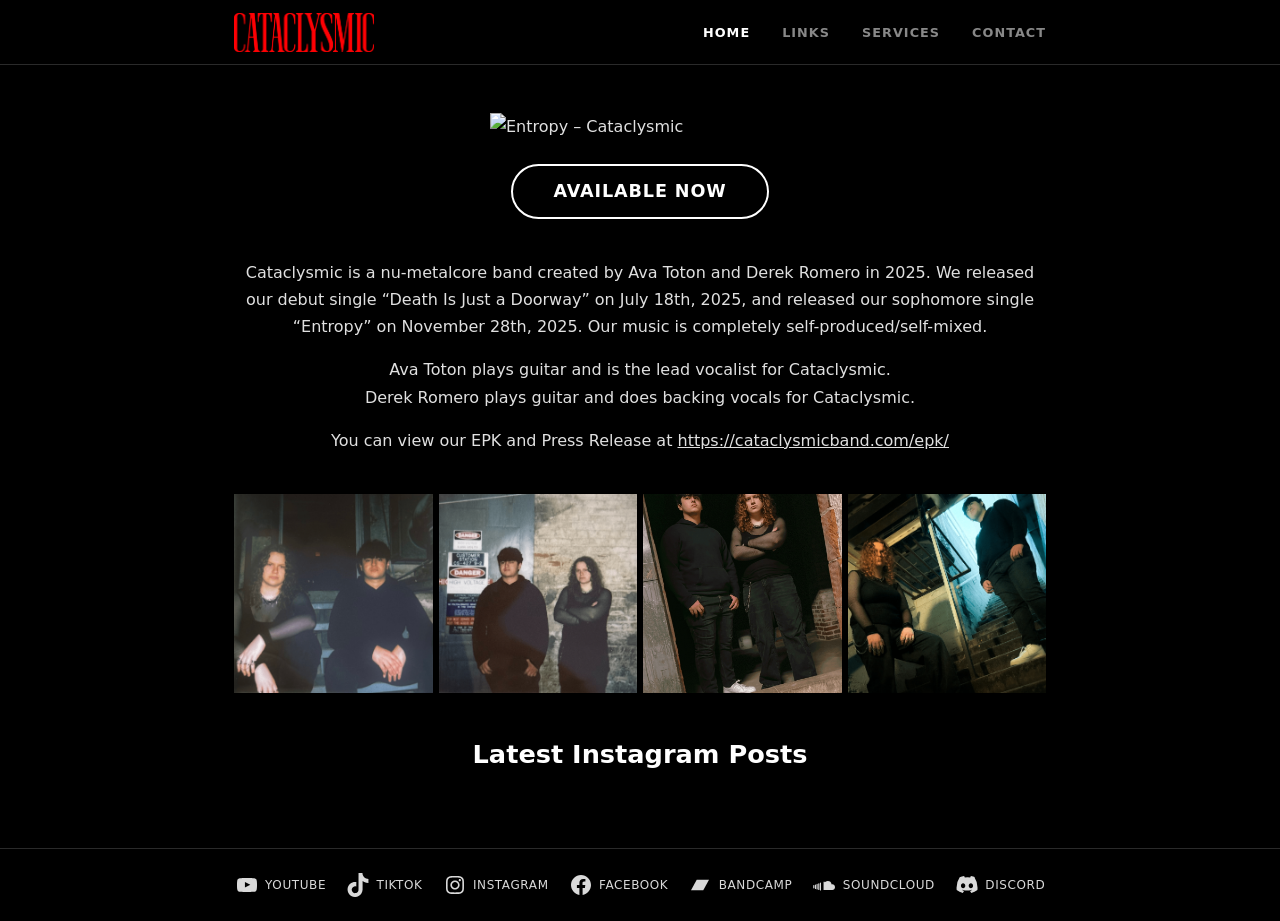
==== index.html @ 2d80e346 "initial commit" ====
<!DOCTYPE html>
<html lang="en-US">
<head>
  <meta charset="UTF-8">
  <meta name="viewport" content="width=device-width, initial-scale=1">
  <meta name="description" content="Cataclysmic is a nu-metalcore band created by Ava Toton and Derek Romero in 2025.">
  <meta property="og:title" content="Home - Cataclysmic">
  <meta property="og:description" content="Cataclysmic is a nu-metalcore band created by Ava Toton and Derek Romero in 2025.">
  <meta property="og:image" content="assets/images/Entropy-cover.webp">
  <meta property="og:url" content="https://cataclysmicband.com/">
  <meta name="twitter:card" content="summary_large_image">
  <title>Home - Cataclysmic</title>
  <link rel="icon" href="assets/images/cropped-red-square-scaled-1.png" sizes="32x32">
  <link rel="apple-touch-icon" href="assets/images/cropped-red-square-scaled-1.png">
  <link rel="stylesheet" href="assets/css/style.css">
</head>
<body>

  <!-- HEADER -->
  <header class="site-header">
    <div class="header-inner">
      <a href="index.html" class="site-logo">
        <img src="assets/images/red-1.png" alt="Cataclysmic" width="143" height="39">
      </a>
      <button class="nav-toggle" aria-label="Open menu" aria-expanded="false">
        <svg width="24" height="24" viewBox="0 0 24 24" fill="currentColor"><path d="M5 5v1.5h14V5H5z"/><path d="M5 12.8h14v-1.5H5v1.5z"/><path d="M5 19h14v-1.5H5V19z"/></svg>
      </button>
      <nav class="site-nav" id="site-nav">
        <button class="nav-close" aria-label="Close menu">
          <svg xmlns="http://www.w3.org/2000/svg" viewBox="0 0 24 24" width="24" height="24" fill="currentColor"><path d="m13.06 12 6.47-6.47-1.06-1.06L12 10.94 5.53 4.47 4.47 5.53 10.94 12l-6.47 6.47 1.06 1.06L12 13.06l6.47 6.47 1.06-1.06L13.06 12Z"/></svg>
        </button>
        <ul>
          <li><a href="index.html" class="active">Home</a></li>
          <li><a href="http://linktr.ee/cataclysmicmxc" target="_blank" rel="noopener">Links</a></li>
          <li><a href="services.html">Services</a></li>
          <li><a href="contact.html">Contact</a></li>
        </ul>
      </nav>
    </div>
  </header>

  <main>

    <!-- ENTROPY COVER + CTA -->
    <section class="hero-section">
      <figure class="album-cover">
        <img src="assets/images/Entropy-cover.webp" alt="Entropy – Cataclysmic" width="300">
      </figure>
      <div class="cta-buttons">
        <a href="https://linktr.ee/cataclysmicmxc" class="btn btn-outline" target="_blank" rel="noopener">AVAILABLE NOW</a>
      </div>
    </section>

    <!-- BIO -->
    <section class="bio-section">
      <p>
        Cataclysmic is a nu-metalcore band created by Ava Toton and Derek Romero in 2025.
        We released our debut single &#8220;Death Is Just a Doorway&#8221; on July 18th, 2025,
        and released our sophomore single &#8220;Entropy&#8221; on November 28th, 2025.
        Our music is completely self-produced/self-mixed.
      </p>
      <p>
        Ava Toton plays guitar and is the lead vocalist for Cataclysmic.<br>
        Derek Romero plays guitar and does backing vocals for Cataclysmic.
      </p>
      <p>
        You can view our EPK and Press Release at
        <a href="https://cataclysmicband.com/epk/" target="_blank" rel="noopener">https://cataclysmicband.com/epk/</a>
      </p>
    </section>

    <!-- PHOTO GALLERY -->
    <section class="gallery-section">
      <div class="photo-grid">
        <figure>
          <img src="assets/images/842F8105-2D92-4596-91CF-E3519260C70E_1_105_c-1.jpeg" alt="Cataclysmic band photo" loading="lazy">
        </figure>
        <figure>
          <img src="assets/images/1565F49F-B495-4AA5-B125-65DFC9DF20BA_1_105_c.jpeg" alt="Cataclysmic band photo" loading="lazy">
        </figure>
        <figure>
          <img src="assets/images/42F3E391-0F20-4E6C-83EC-67090363889C_1_105_c.jpeg" alt="Cataclysmic band photo" loading="lazy">
        </figure>
        <figure>
          <img src="assets/images/B664CD10-D90E-4682-B084-3265EFFFE76A_1_105_c.jpeg" alt="Cataclysmic band photo" loading="lazy">
        </figure>
      </div>
    </section>

    <!-- INSTAGRAM EMBED -->
    <section class="instagram-section">
      <h2>Latest Instagram Posts</h2>
      <div class="instagram-embed-wrap">
        <blockquote class="instagram-media"
          data-instgrm-permalink="https://www.instagram.com/cataclysmicmxc/?utm_source=ig_embed&utm_campaign=loading"
          data-instgrm-version="14"
          style="max-width:540px;min-width:326px;width:100%;margin:0 auto;">
        </blockquote>
        <script async src="//www.instagram.com/embed.js"></script>
      </div>
    </section>

  </main>

  <!-- FOOTER -->
  <footer class="site-footer">
    <ul class="social-links">
      <li>
        <a href="https://www.youtube.com/@cataclysmicmxc" target="_blank" rel="noopener nofollow" aria-label="YouTube">
          <svg width="24" height="24" viewBox="0 0 24 24" fill="currentColor" aria-hidden="true"><path d="M21.8,8.001c0,0-0.195-1.378-0.795-1.985c-0.76-0.797-1.613-0.801-2.004-0.847c-2.799-0.202-6.997-0.202-6.997-0.202 h-0.009c0,0-4.198,0-6.997,0.202C4.608,5.216,3.756,5.22,2.995,6.016C2.395,6.623,2.2,8.001,2.2,8.001S2,9.62,2,11.238v1.517 c0,1.618,0.2,3.237,0.2,3.237s0.195,1.378,0.795,1.985c0.761,0.797,1.76,0.771,2.205,0.855c1.6,0.153,6.8,0.201,6.8,0.201 s4.203-0.006,7.001-0.209c0.391-0.047,1.243-0.051,2.004-0.847c0.6-0.607,0.795-1.985,0.795-1.985s0.2-1.618,0.2-3.237v-1.517 C22,9.62,21.8,8.001,21.8,8.001z M9.935,14.594l-0.001-5.62l5.404,2.82L9.935,14.594z"/></svg>
          <span>YouTube</span>
        </a>
      </li>
      <li>
        <a href="https://www.tiktok.com/@cataclysmicmxc" target="_blank" rel="noopener nofollow" aria-label="TikTok">
          <svg width="24" height="24" viewBox="0 0 32 32" fill="currentColor" aria-hidden="true"><path d="M16.708 0.027c1.745-0.027 3.48-0.011 5.213-0.027 0.105 2.041 0.839 4.12 2.333 5.563 1.491 1.479 3.6 2.156 5.652 2.385v5.369c-1.923-0.063-3.855-0.463-5.6-1.291-0.76-0.344-1.468-0.787-2.161-1.24-0.009 3.896 0.016 7.787-0.025 11.667-0.104 1.864-0.719 3.719-1.803 5.255-1.744 2.557-4.771 4.224-7.88 4.276-1.907 0.109-3.812-0.411-5.437-1.369-2.693-1.588-4.588-4.495-4.864-7.615-0.032-0.667-0.043-1.333-0.016-1.984 0.24-2.537 1.495-4.964 3.443-6.615 2.208-1.923 5.301-2.839 8.197-2.297 0.027 1.975-0.052 3.948-0.052 5.923-1.323-0.428-2.869-0.308-4.025 0.495-0.844 0.547-1.485 1.385-1.819 2.333-0.276 0.676-0.197 1.427-0.181 2.145 0.317 2.188 2.421 4.027 4.667 3.828 1.489-0.016 2.916-0.88 3.692-2.145 0.251-0.443 0.532-0.896 0.547-1.417 0.131-2.385 0.079-4.76 0.095-7.145 0.011-5.375-0.016-10.735 0.025-16.093z"/></svg>
          <span>TikTok</span>
        </a>
      </li>
      <li>
        <a href="https://www.instagram.com/cataclysmicmxc" target="_blank" rel="noopener nofollow" aria-label="Instagram">
          <svg width="24" height="24" viewBox="0 0 24 24" fill="currentColor" aria-hidden="true"><path d="M12,4.622c2.403,0,2.688,0.009,3.637,0.052c0.877,0.04,1.354,0.187,1.671,0.31c0.42,0.163,0.72,0.358,1.035,0.673c0.315,0.315,0.51,0.615,0.673,1.035c0.123,0.317,0.27,0.794,0.31,1.671c0.043,0.949,0.052,1.234,0.052,3.637s-0.009,2.688-0.052,3.637c-0.04,0.877-0.187,1.354-0.31,1.671c-0.163,0.42-0.358,0.72-0.673,1.035c-0.315,0.315-0.615,0.51-1.035,0.673c-0.317,0.123-0.794,0.27-1.671,0.31c-0.949,0.043-1.233,0.052-3.637,0.052s-2.688-0.009-3.637-0.052c-0.877-0.04-1.354-0.187-1.671-0.31c-0.42-0.163-0.72-0.358-1.035-0.673c-0.315-0.315-0.51-0.615-0.673-1.035c-0.123-0.317-0.27-0.794-0.31-1.671C4.631,14.688,4.622,14.403,4.622,12s0.009-2.688,0.052-3.637c0.04-0.877,0.187-1.354,0.31-1.671c0.163-0.42,0.358-0.72,0.673-1.035c0.315-0.315,0.615-0.51,1.035-0.673c0.317-0.123,0.794-0.27,1.671-0.31C9.312,4.631,9.597,4.622,12,4.622 M12,3C9.556,3,9.249,3.01,8.289,3.054C7.331,3.098,6.677,3.25,6.105,3.472C5.513,3.702,5.011,4.01,4.511,4.511c-0.5,0.5-0.808,1.002-1.038,1.594C3.25,6.677,3.098,7.331,3.054,8.289C3.01,9.249,3,9.556,3,12c0,2.444,0.01,2.751,0.054,3.711c0.044,0.958,0.196,1.612,0.418,2.185c0.23,0.592,0.538,1.094,1.038,1.594c0.5,0.5,1.002,0.808,1.594,1.038c0.572,0.222,1.227,0.375,2.185,0.418C9.249,20.99,9.556,21,12,21s2.751-0.01,3.711-0.054c0.958-0.044,1.612-0.196,2.185-0.418c0.592-0.23,1.094-0.538,1.594-1.038c0.5-0.5,0.808-1.002,1.038-1.594c0.222-0.572,0.375-1.227,0.418-2.185C20.99,14.751,21,14.444,21,12s-0.01-2.751-0.054-3.711c-0.044-0.958-0.196-1.612-0.418-2.185c-0.23-0.592-0.538-1.094-1.038-1.594c-0.5-0.5-1.002-0.808-1.594-1.038c-0.572-0.222-1.227-0.375-2.185-0.418C14.751,3.01,14.444,3,12,3L12,3z M12,7.378c-2.552,0-4.622,2.069-4.622,4.622S9.448,16.622,12,16.622s4.622-2.069,4.622-4.622S14.552,7.378,12,7.378z M12,15c-1.657,0-3-1.343-3-3s1.343-3,3-3s3,1.343,3,3S13.657,15,12,15z M16.804,6.116c-0.596,0-1.08,0.484-1.08,1.08s0.484,1.08,1.08,1.08c0.596,0,1.08-0.484,1.08-1.08S17.401,6.116,16.804,6.116z"/></svg>
          <span>Instagram</span>
        </a>
      </li>
      <li>
        <a href="https://www.facebook.com/profile.php?id=61577328814732" target="_blank" rel="noopener nofollow" aria-label="Facebook">
          <svg width="24" height="24" viewBox="0 0 24 24" fill="currentColor" aria-hidden="true"><path d="M12 2C6.5 2 2 6.5 2 12c0 5 3.7 9.1 8.4 9.9v-7H7.9V12h2.5V9.8c0-2.5 1.5-3.9 3.8-3.9 1.1 0 2.2.2 2.2.2v2.5h-1.3c-1.2 0-1.6.8-1.6 1.6V12h2.8l-.4 2.9h-2.3v7C18.3 21.1 22 17 22 12c0-5.5-4.5-10-10-10z"/></svg>
          <span>Facebook</span>
        </a>
      </li>
      <li>
        <a href="https://cataclysmicmxc.bandcamp.com/" target="_blank" rel="noopener nofollow" aria-label="Bandcamp">
          <svg width="24" height="24" viewBox="0 0 24 24" fill="currentColor" aria-hidden="true"><path d="M15.27 17.289 3 17.289 8.73 6.711 21 6.711 15.27 17.289"/></svg>
          <span>Bandcamp</span>
        </a>
      </li>
      <li>
        <a href="https://soundcloud.com/cataclysmicmxc" target="_blank" rel="noopener nofollow" aria-label="SoundCloud">
          <svg width="24" height="24" viewBox="0 0 24 24" fill="currentColor" aria-hidden="true"><path d="M11.56 8.87V17h8.76c1.5-.01 2.68-1.29 2.68-2.84 0-1.56-1.19-2.84-2.68-2.84-.23 0-.44.03-.65.08C19.4 9.13 17.76 8 15.87 8c-.87 0-1.68.24-2.35.64-.32.19-.56.48-.72.82L12.7 8.87h-1.14zM8.44 9.5c-.3 0-.55.27-.55.6V17c0 .33.25.6.55.6s.55-.27.55-.6V10.1c0-.33-.25-.6-.55-.6zm-1.67.7c-.3 0-.55.27-.55.6v5.6c0 .33.25.6.55.6s.55-.27.55-.6v-5.6c0-.33-.25-.6-.55-.6zm-1.67.5c-.3 0-.55.27-.55.6v4.6c0 .33.25.6.55.6s.55-.27.55-.6V11.3c0-.33-.25-.6-.55-.6zm-1.66.7c-.3 0-.55.27-.55.6v3.4c0 .33.25.6.55.6s.55-.27.55-.6v-3.4c0-.33-.25-.6-.55-.6zm-1.67.6c-.3 0-.55.27-.55.6v2.2c0 .33.25.6.55.6s.55-.27.55-.6v-2.2c0-.33-.25-.6-.55-.6z"/></svg>
          <span>SoundCloud</span>
        </a>
      </li>
      <li>
        <a href="https://discord.gg/zkDXYarR7p" target="_blank" rel="noopener nofollow" aria-label="Discord">
          <svg width="24" height="24" viewBox="0 0 24 24" fill="currentColor" aria-hidden="true"><path d="M20.317 4.369A19.88 19.88 0 0 0 15.894 3a14.145 14.145 0 0 0-.719 1.518 19.205 19.205 0 0 0-5.351 0A14.183 14.183 0 0 0 9.104 3 19.896 19.896 0 0 0 4.682 4.369a18.921 18.921 0 0 0-3.012 12.52 19.929 19.929 0 0 0 6.081 3.097c.487-.65.922-1.339 1.3-2.061a12.445 12.445 0 0 1-1.958-.896c.165-.12.326-.246.483-.374a12.445 12.445 0 0 0 8.946 0c.157.128.318.253.483.374-.627.371-1.281.683-1.958.896.379.722.813 1.41 1.3 2.061a19.94 19.94 0 0 0 6.081-3.097 18.921 18.921 0 0 0-3.012-12.52ZM8.12 15.233c-1.202 0-2.184-1.09-2.184-2.431 0-1.34.97-2.431 2.184-2.431 1.213 0 2.202 1.09 2.184 2.431 0 1.341-.97 2.431-2.184 2.431Zm7.757 0c-1.202 0-2.184-1.09-2.184-2.431 0-1.34.97-2.431 2.184-2.431 1.213 0 2.202 1.09 2.184 2.431 0 1.341-.97 2.431-2.184 2.431Z"/></svg>
          <span>Discord</span>
        </a>
      </li>
    </ul>
  </footer>

  <script src="assets/js/main.js"></script>
</body>
</html>
---- assets/css/style.css ----
/* =============================================
   Cataclysmic – Static Site Styles
   Faithfully converted from cataclysmicband.com
   ============================================= */

/* ---------- Reset & Base ---------- */
*, *::before, *::after { box-sizing: border-box; margin: 0; padding: 0; }

:root {
  --bg: #000;
  --surface: #111;
  --border: #2a2a2a;
  --text: #e0e0e0;
  --muted: #888;
  --accent: #c0392b;
  --max-w: 860px;
  --header-h: 64px;
}

html { scroll-behavior: smooth; }

body {
  background: var(--bg);
  color: var(--text);
  font-family: "Roboto Flex", "Ubuntu Sans", system-ui, sans-serif;
  font-size: 1rem;
  line-height: 1.7;
  min-height: 100vh;
  display: flex;
  flex-direction: column;
}

img { max-width: 100%; height: auto; display: block; }
a { color: inherit; text-decoration: none; }

/* ---------- Header ---------- */
.site-header {
  position: sticky;
  top: 0;
  z-index: 100;
  background: rgba(0,0,0,0.95);
  border-bottom: 1px solid var(--border);
  backdrop-filter: blur(6px);
}

.header-inner {
  max-width: var(--max-w);
  margin: 0 auto;
  padding: 0 1.5rem;
  height: var(--header-h);
  display: flex;
  align-items: center;
  justify-content: space-between;
  gap: 1rem;
}

.site-logo img { height: 39px; width: auto; }

.site-nav ul {
  list-style: none;
  display: flex;
  gap: 2rem;
}

.site-nav a {
  font-size: 0.8rem;
  font-weight: 600;
  text-transform: uppercase;
  letter-spacing: 0.08em;
  color: var(--muted);
  transition: color 0.2s;
}

.site-nav a:hover,
.site-nav a.active { color: #fff; }

/* Hamburger */
.nav-toggle {
  display: none;
  background: none;
  border: none;
  color: #fff;
  cursor: pointer;
  padding: 4px;
}

.nav-close {
  display: none;
  background: none;
  border: none;
  color: #fff;
  cursor: pointer;
  padding: 4px;
  align-self: flex-end;
}

/* ---------- Main ---------- */
main { flex: 1; }

/* ---------- Hero Section ---------- */
.hero-section {
  max-width: var(--max-w);
  margin: 3rem auto 0;
  padding: 0 1.5rem;
  display: flex;
  flex-direction: column;
  align-items: center;
  gap: 1.5rem;
}

.album-cover img {
  width: 300px;
  max-width: 100%;
  box-shadow: 0 8px 40px rgba(0,0,0,0.8);
}

.cta-buttons { display: flex; gap: 1rem; justify-content: center; flex-wrap: wrap; }

.btn {
  display: inline-block;
  padding: 0.65rem 2.5rem;
  font-size: 1.1rem;
  font-weight: 600;
  letter-spacing: 0.05em;
  text-transform: uppercase;
  border-radius: 9999px;
  cursor: pointer;
  transition: background 0.2s, color 0.2s, border-color 0.2s;
  text-decoration: none;
}

.btn-outline {
  background: transparent;
  border: 2px solid #fff;
  color: #fff;
}

.btn-outline:hover {
  background: rgba(255,255,255,0.1);
}

/* ---------- Bio ---------- */
.bio-section {
  max-width: var(--max-w);
  margin: 2.5rem auto;
  padding: 0 1.5rem;
  text-align: center;
  display: flex;
  flex-direction: column;
  gap: 1rem;
}

.bio-section p { color: var(--text); }
.bio-section a { color: var(--text); text-decoration: underline; }
.bio-section a:hover { color: #fff; }

/* ---------- Gallery ---------- */
.gallery-section {
  max-width: var(--max-w);
  margin: 0 auto 2.5rem;
  padding: 0 1.5rem;
}

.photo-grid {
  display: grid;
  grid-template-columns: repeat(4, 1fr);
  gap: 6px;
}

.photo-grid figure { overflow: hidden; aspect-ratio: 1; }
.photo-grid img { width: 100%; height: 100%; object-fit: cover; transition: transform 0.3s; }
.photo-grid figure:hover img { transform: scale(1.04); }

/* ---------- Instagram ---------- */
.instagram-section {
  max-width: var(--max-w);
  margin: 0 auto 3rem;
  padding: 0 1.5rem;
  text-align: center;
}

.instagram-section h2 {
  font-size: 1.6rem;
  margin-bottom: 1.5rem;
  color: #fff;
}

.instagram-embed-wrap {
  display: flex;
  justify-content: center;
}

/* ---------- Footer ---------- */
.site-footer {
  background: var(--bg);
  border-top: 1px solid var(--border);
  padding: 1.5rem;
  display: flex;
  justify-content: center;
}

.social-links {
  list-style: none;
  display: flex;
  gap: 1.25rem;
  flex-wrap: wrap;
  justify-content: center;
  align-items: center;
}

.social-links a {
  display: flex;
  align-items: center;
  gap: 0.4rem;
  color: #fff;
  opacity: 0.85;
  transition: opacity 0.2s;
}

.social-links a:hover { opacity: 1; }

.social-links span {
  font-size: 0.75rem;
  text-transform: uppercase;
  letter-spacing: 0.05em;
}

/* ---------- Services / Contact Pages ---------- */
.page-content {
  max-width: var(--max-w);
  margin: 3rem auto;
  padding: 0 1.5rem;
}

.page-content h1 {
  font-size: clamp(1.8rem, 5vw, 3rem);
  text-transform: uppercase;
  letter-spacing: 0.08em;
  margin-bottom: 1.5rem;
  color: #fff;
}

.page-content p { color: var(--muted); margin-bottom: 1rem; }

/* Contact Form */
.contact-form { display: flex; flex-direction: column; gap: 1rem; max-width: 560px; }

.contact-form label {
  font-size: 0.8rem;
  text-transform: uppercase;
  letter-spacing: 0.1em;
  color: var(--muted);
  display: block;
  margin-bottom: 0.3rem;
}

.contact-form input,
.contact-form textarea,
.contact-form select {
  width: 100%;
  background: var(--surface);
  border: 1px solid var(--border);
  color: var(--text);
  font-family: inherit;
  font-size: 0.95rem;
  padding: 0.65rem 0.9rem;
  border-radius: 2px;
  outline: none;
  transition: border-color 0.2s;
}

.contact-form input:focus,
.contact-form textarea:focus { border-color: #555; }
.contact-form textarea { min-height: 130px; resize: vertical; }

.contact-form .btn {
  align-self: flex-start;
  font-size: 0.85rem;
  padding: 0.65rem 1.75rem;
}

/* ---------- Responsive ---------- */
@media (max-width: 640px) {
  .nav-toggle { display: flex; }

  .site-nav {
    display: none;
    position: fixed;
    inset: 0;
    background: rgba(0,0,0,0.97);
    flex-direction: column;
    align-items: center;
    justify-content: center;
    z-index: 200;
  }

  .site-nav.open { display: flex; }

  .nav-close { display: flex; position: absolute; top: 1rem; right: 1.5rem; }

  .site-nav ul {
    flex-direction: column;
    gap: 2rem;
    text-align: center;
  }

  .site-nav a { font-size: 1.1rem; }

  .photo-grid { grid-template-columns: repeat(2, 1fr); }
}
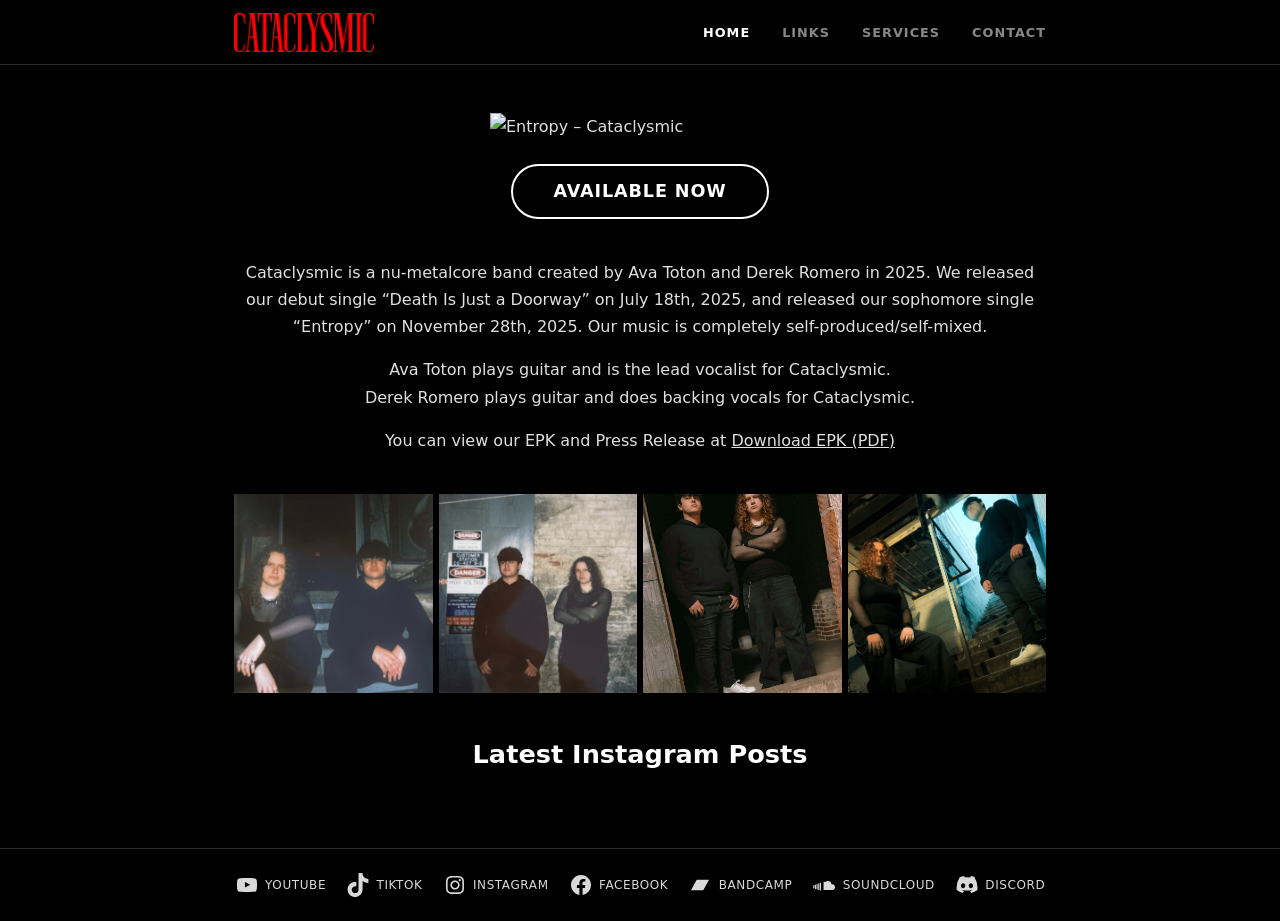
==== commit e389aecb: "fix epk link" ====
--- a/index.html
+++ b/index.html
@@ -65,7 +65,7 @@
       </p>
       <p>
         You can view our EPK and Press Release at
-        <a href="https://cataclysmicband.com/epk/" target="_blank" rel="noopener">https://cataclysmicband.com/epk/</a>
+        <a href="assets/pdf/anguish_epk.pdf" target="_blank" rel="noopener">Download EPK (PDF)</a>
       </p>
     </section>
 
